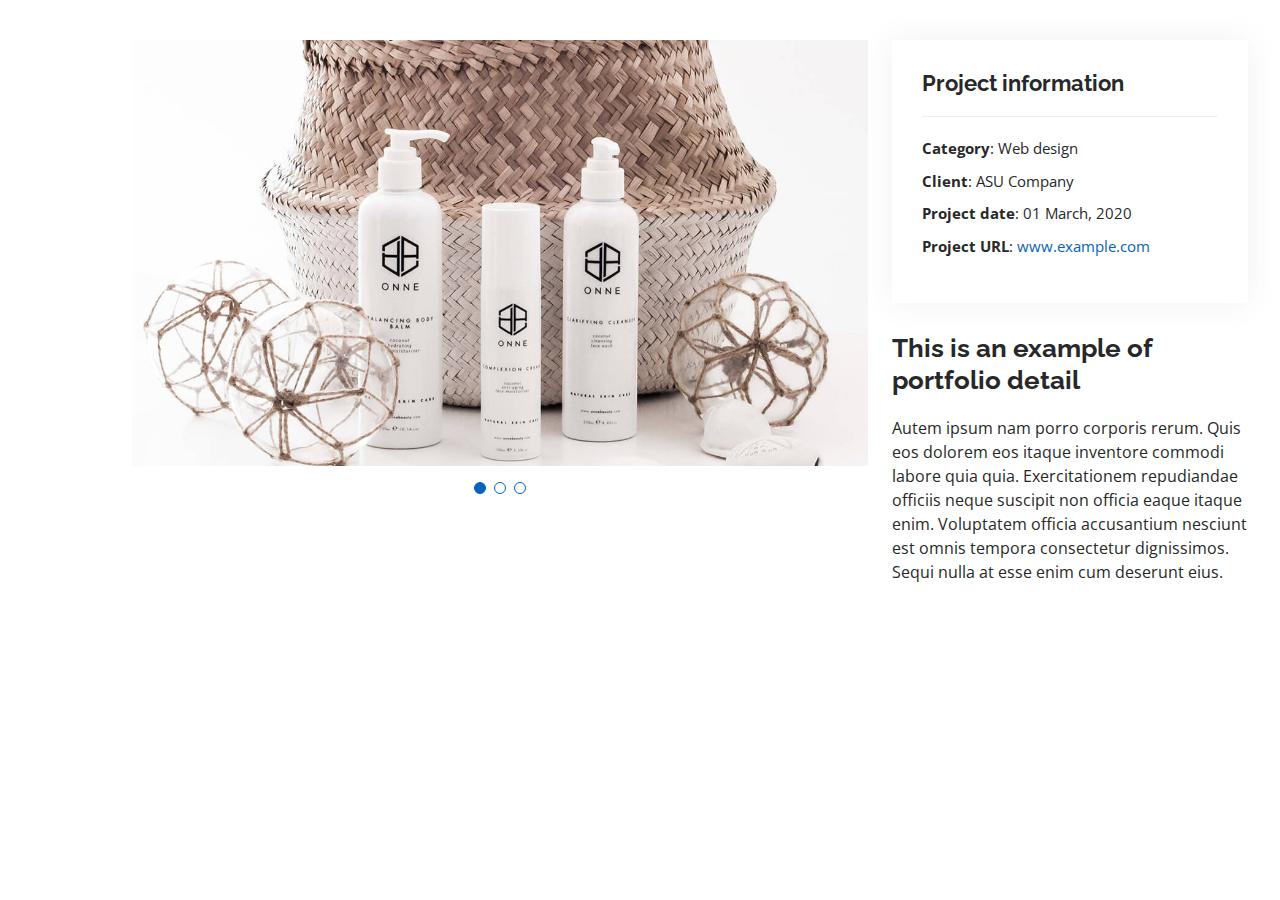
==== portfolio-details.html @ c6d1c4b1 "Add files via upload" ====
<!DOCTYPE html>
<html lang="en">

<head>
  <meta charset="utf-8">
  <meta content="width=device-width, initial-scale=1.0" name="viewport">

  <title>Portfolio Details - Personal Bootstrap Template</title>
  <meta content="" name="description">
  <meta content="" name="keywords">

  <!-- Favicons -->
  <link href="assets/img/favicon.png" rel="icon">
  <link href="assets/img/apple-touch-icon.png" rel="apple-touch-icon">

  <!-- Google Fonts -->
  <link href="https://fonts.googleapis.com/css?family=Open+Sans:300,300i,400,400i,600,600i,700,700i|Raleway:300,300i,400,400i,500,500i,600,600i,700,700i|Poppins:300,300i,400,400i,500,500i,600,600i,700,700i" rel="stylesheet">

  <!-- Vendor CSS Files -->
  <link href="assets/vendor/aos/aos.css" rel="stylesheet">
  <link href="assets/vendor/bootstrap/css/bootstrap.min.css" rel="stylesheet">
  <link href="assets/vendor/bootstrap-icons/bootstrap-icons.css" rel="stylesheet">
  <link href="assets/vendor/boxicons/css/boxicons.min.css" rel="stylesheet">
  <link href="assets/vendor/glightbox/css/glightbox.min.css" rel="stylesheet">
  <link href="assets/vendor/swiper/swiper-bundle.min.css" rel="stylesheet">

  <!-- Template Main CSS File -->
  <link href="assets/css/style.css" rel="stylesheet">

  <!-- =======================================================
  * Template Name: MyResume - v4.3.0
  * Template URL: https://bootstrapmade.com/free-html-bootstrap-template-my-resume/
  * Author: BootstrapMade.com
  * License: https://bootstrapmade.com/license/
  ======================================================== -->
</head>

<body>

  <main id="main">

    <!-- ======= Portfolio Details Section ======= -->
    <section id="portfolio-details" class="portfolio-details">
      <div class="container">

        <div class="row gy-4">

          <div class="col-lg-8">
            <div class="portfolio-details-slider swiper-container">
              <div class="swiper-wrapper align-items-center">

                <div class="swiper-slide">
                  <img src="assets/img/portfolio/portfolio-details-1.jpg" alt="">
                </div>

                <div class="swiper-slide">
                  <img src="assets/img/portfolio/portfolio-details-2.jpg" alt="">
                </div>

                <div class="swiper-slide">
                  <img src="assets/img/portfolio/portfolio-details-3.jpg" alt="">
                </div>

              </div>
              <div class="swiper-pagination"></div>
            </div>
          </div>

          <div class="col-lg-4">
            <div class="portfolio-info">
              <h3>Project information</h3>
              <ul>
                <li><strong>Category</strong>: Web design</li>
                <li><strong>Client</strong>: ASU Company</li>
                <li><strong>Project date</strong>: 01 March, 2020</li>
                <li><strong>Project URL</strong>: <a href="#">www.example.com</a></li>
              </ul>
            </div>
            <div class="portfolio-description">
              <h2>This is an example of portfolio detail</h2>
              <p>
                Autem ipsum nam porro corporis rerum. Quis eos dolorem eos itaque inventore commodi labore quia quia. Exercitationem repudiandae officiis neque suscipit non officia eaque itaque enim. Voluptatem officia accusantium nesciunt est omnis tempora consectetur dignissimos. Sequi nulla at esse enim cum deserunt eius.
              </p>
            </div>
          </div>

        </div>

      </div>
    </section><!-- End Portfolio Details Section -->

  </main><!-- End #main -->

  <div id="preloader"></div>
  <a href="#" class="back-to-top d-flex align-items-center justify-content-center"><i class="bi bi-arrow-up-short"></i></a>

  <!-- Vendor JS Files -->
  <script src="assets/vendor/aos/aos.js"></script>
  <script src="assets/vendor/bootstrap/js/bootstrap.bundle.min.js"></script>
  <script src="assets/vendor/glightbox/js/glightbox.min.js"></script>
  <script src="assets/vendor/isotope-layout/isotope.pkgd.min.js"></script>
  <script src="assets/vendor/php-email-form/validate.js"></script>
  <script src="assets/vendor/purecounter/purecounter.js"></script>
  <script src="assets/vendor/swiper/swiper-bundle.min.js"></script>
  <script src="assets/vendor/typed.js/typed.min.js"></script>
  <script src="assets/vendor/waypoints/noframework.waypoints.js"></script>

  <!-- Template Main JS File -->
  <script src="assets/js/main.js"></script>

</body>

</html>
---- assets/css/style.css ----
/**
* Template Name: MyResume - v4.3.0
* Template URL: https://bootstrapmade.com/free-html-bootstrap-template-my-resume/
* Author: BootstrapMade.com
* License: https://bootstrapmade.com/license/
*/

/*--------------------------------------------------------------
# General
--------------------------------------------------------------*/
body {
  font-family: "Open Sans", sans-serif;
  color: #272829;
}

a {
  color: #0563bb;
  text-decoration: none;
}

a:hover {
  color: #067ded;
  text-decoration: none;
}

h1, h2, h3, h4, h5, h6 {
  font-family: "Raleway", sans-serif;
}

/*--------------------------------------------------------------
# Back to top button
--------------------------------------------------------------*/
.back-to-top {
  position: fixed;
  visibility: hidden;
  opacity: 0;
  right: 15px;
  bottom: 15px;
  z-index: 996;
  background: #0563bb;
  width: 40px;
  height: 40px;
  border-radius: 50px;
  transition: all 0.4s;
}

.back-to-top i {
  font-size: 28px;
  color: #fff;
  line-height: 0;
}

.back-to-top:hover {
  background: #0678e3;
  color: #fff;
}

.back-to-top.active {
  visibility: visible;
  opacity: 1;
}

/*--------------------------------------------------------------
# Preloader
--------------------------------------------------------------*/
#preloader {
  position: fixed;
  top: 0;
  left: 0;
  right: 0;
  bottom: 0;
  z-index: 9999;
  overflow: hidden;
  background: #fff;
}

#preloader:before {
  content: "";
  position: fixed;
  top: calc(50% - 30px);
  left: calc(50% - 30px);
  border: 6px solid #0563bb;
  border-top-color: #fff;
  border-bottom-color: #fff;
  border-radius: 50%;
  width: 60px;
  height: 60px;
  -webkit-animation: animate-preloader 1s linear infinite;
  animation: animate-preloader 1s linear infinite;
}

@-webkit-keyframes animate-preloader {
  0% {
    transform: rotate(0deg);
  }
  100% {
    transform: rotate(360deg);
  }
}

@keyframes animate-preloader {
  0% {
    transform: rotate(0deg);
  }
  100% {
    transform: rotate(360deg);
  }
}

/*--------------------------------------------------------------
# Disable aos animation delay on mobile devices
--------------------------------------------------------------*/
@media screen and (max-width: 768px) {
  [data-aos-delay] {
    transition-delay: 0 !important;
  }
}

/*--------------------------------------------------------------
# Header
--------------------------------------------------------------*/
#header {
  position: fixed;
  top: 0;
  left: 0;
  bottom: 0;
  z-index: 9997;
  transition: all 0.5s;
  padding: 15px;
  overflow-y: auto;
}

@media (max-width: 992px) {
  #header {
    width: 300px;
    background: #fff;
    border-right: 1px solid #e6e9ec;
    left: -300px;
  }
}

@media (min-width: 992px) {
  #main {
    margin-left: 100px;
  }
}

/*--------------------------------------------------------------
# Navigation Menu
--------------------------------------------------------------*/
/**
* Desktop Navigation 
*/
.nav-menu {
  padding: 0;
  display: block;
}

.nav-menu * {
  margin: 0;
  padding: 0;
  list-style: none;
}

.nav-menu > ul > li {
  position: relative;
  white-space: nowrap;
}

.nav-menu a, .nav-menu a:focus {
  display: flex;
  align-items: center;
  color: #45505b;
  padding: 10px 18px;
  margin-bottom: 8px;
  transition: 0.3s;
  font-size: 15px;
  border-radius: 50px;
  background: #f2f3f5;
  height: 56px;
  width: 100%;
  overflow: hidden;
  transition: 0.3s;
}

.nav-menu a i, .nav-menu a:focus i {
  font-size: 20px;
}

.nav-menu a span, .nav-menu a:focus span {
  padding: 0 5px 0 7px;
  color: #45505b;
}

@media (min-width: 992px) {
  .nav-menu a, .nav-menu a:focus {
    width: 56px;
  }
  .nav-menu a span, .nav-menu a:focus span {
    display: none;
    color: #fff;
  }
}

.nav-menu a:hover, .nav-menu .active, .nav-menu .active:focus, .nav-menu li:hover > a {
  color: #fff;
  background: #0563bb;
}

.nav-menu a:hover span, .nav-menu .active span, .nav-menu .active:focus span, .nav-menu li:hover > a span {
  color: #fff;
}

.nav-menu a:hover, .nav-menu li:hover > a {
  width: 100%;
  color: #fff;
}

.nav-menu a:hover span, .nav-menu li:hover > a span {
  display: block;
}

/**
* Mobile Navigation 
*/
.mobile-nav-toggle {
  position: fixed;
  right: 10px;
  top: 10px;
  z-index: 9998;
  border: 0;
  background: none;
  font-size: 28px;
  transition: all 0.4s;
  outline: none !important;
  line-height: 0;
  cursor: pointer;
  border-radius: 50px;
  padding: 5px;
}

.mobile-nav-toggle i {
  color: #45505b;
}

.mobile-nav-active {
  overflow: hidden;
}

.mobile-nav-active #header {
  left: 0;
}

.mobile-nav-active .mobile-nav-toggle {
  color: #fff;
  background-color: #0563bb;
}

/*--------------------------------------------------------------
# Hero Section
--------------------------------------------------------------*/
#hero {
  width: 100%;
  height: 100vh;
  background: url("../img/bg-img.jpg") top right no-repeat;
  background-size: cover;
  position: relative;
}

@media (min-width: 992px) {
  #hero {
    padding-left: 160px;
  }
}

#hero:before {
  content: "";
  background: rgba(255, 255, 255, 0.8);
  position: absolute;
  bottom: 0;
  top: 0;
  left: 0;
  right: 0;
}

#hero h1 {
  margin: 0;
  font-size: 64px;
  font-weight: 700;
  line-height: 56px;
  color: #45505b;
}

#hero p {
  color: #45505b;
  margin: 15px 0 0 0;
  font-size: 26px;
  font-family: "Poppins", sans-serif;
}

#hero p span {
  color: #0563bb;
  letter-spacing: 1px;
}

#hero .social-links {
  margin-top: 30px;
}

#hero .social-links a {
  font-size: 24px;
  display: inline-block;
  color: #45505b;
  line-height: 1;
  margin-right: 20px;
  transition: 0.3s;
}

#hero .social-links a:hover {
  color: #0563bb;
}

@media (max-width: 992px) {
  #hero {
    text-align: center;
  }
  #hero h1 {
    font-size: 32px;
    line-height: 36px;
  }
  #hero p {
    margin-top: 10px;
    font-size: 20px;
    line-height: 24px;
  }
}

/*--------------------------------------------------------------
# Sections General
--------------------------------------------------------------*/
section {
  padding: 60px 0;
  overflow: hidden;
}

.section-title {
  text-align: center;
  padding-bottom: 30px;
}

.section-title h2 {
  font-size: 32px;
  font-weight: bold;
  text-transform: uppercase;
  margin-bottom: 20px;
  padding-bottom: 20px;
  position: relative;
  color: #45505b;
}

.section-title h2::before {
  content: '';
  position: absolute;
  display: block;
  width: 120px;
  height: 1px;
  background: #ddd;
  bottom: 1px;
  left: calc(50% - 60px);
}

.section-title h2::after {
  content: '';
  position: absolute;
  display: block;
  width: 40px;
  height: 3px;
  background: #0563bb;
  bottom: 0;
  left: calc(50% - 20px);
}

.section-title p {
  margin-bottom: 0;
}

/*--------------------------------------------------------------
# About
--------------------------------------------------------------*/
.about .content h3 {
  font-weight: 700;
  font-size: 26px;
  color: #728394;
}

.about .content ul {
  list-style: none;
  padding: 0;
}

.about .content ul li {
  margin-bottom: 20px;
  display: flex;
  align-items: center;
}

.about .content ul strong {
  margin-right: 10px;
}

.about .content ul i {
  font-size: 16px;
  margin-right: 5px;
  color: #0563bb;
  line-height: 0;
}

.about .content p:last-child {
  margin-bottom: 0;
}

/*--------------------------------------------------------------
# Facts
--------------------------------------------------------------*/
.facts .count-box {
  padding: 30px 30px 25px 30px;
  margin-top: 30px;
  width: 100%;
  position: relative;
  text-align: center;
  background: #fff;
}

.facts .count-box i {
  position: absolute;
  top: -25px;
  left: 50%;
  transform: translateX(-50%);
  font-size: 24px;
  background: #0563bb;
  color: #fff;
  border-radius: 50px;
  display: inline-flex;
  align-items: center;
  justify-content: center;
  width: 48px;
  height: 48px;
}

.facts .count-box span {
  font-size: 36px;
  display: block;
  font-weight: 600;
  color: #011426;
}

.facts .count-box p {
  padding: 0;
  margin: 0;
  font-family: "Raleway", sans-serif;
  font-size: 14px;
}

/*--------------------------------------------------------------
# Akills
--------------------------------------------------------------*/
.skills .progress {
  height: 60px;
  display: block;
  background: none;
  border-radius: 0;
}

.skills .progress .skill {
  padding: 10px 0;
  margin: 0;
  text-transform: uppercase;
  display: block;
  font-weight: 600;
  font-family: "Poppins", sans-serif;
  color: #45505b;
}

.skills .progress .skill .val {
  float: right;
  font-style: normal;
}

.skills .progress-bar-wrap {
  background: #f2f3f5;
}

.skills .progress-bar {
  width: 1px;
  height: 10px;
  transition: .9s;
  background-color: #0563bb;
}

/*--------------------------------------------------------------
# Resume
--------------------------------------------------------------*/
.resume .resume-title {
  font-size: 26px;
  font-weight: 700;
  margin-top: 20px;
  margin-bottom: 20px;
  color: #45505b;
}

.resume .resume-item {
  padding: 0 0 20px 20px;
  margin-top: -2px;
  border-left: 2px solid #0563bb;
  position: relative;
}

.resume .resume-item h4 {
  line-height: 18px;
  font-size: 18px;
  font-weight: 600;
  text-transform: uppercase;
  font-family: "Poppins", sans-serif;
  color: #0563bb;
  margin-bottom: 10px;
}

.resume .resume-item h5 {
  font-size: 16px;
  background: #f7f8f9;
  padding: 5px 15px;
  display: inline-block;
  font-weight: 600;
  margin-bottom: 10px;
}

.resume .resume-item ul {
  padding-left: 20px;
}

.resume .resume-item ul li {
  padding-bottom: 10px;
}

.resume .resume-item:last-child {
  padding-bottom: 0;
}

.resume .resume-item::before {
  content: "";
  position: absolute;
  width: 16px;
  height: 16px;
  border-radius: 50px;
  left: -9px;
  top: 0;
  background: #fff;
  border: 2px solid #0563bb;
}

/*--------------------------------------------------------------
# Portfolio
--------------------------------------------------------------*/
.portfolio .portfolio-item {
  margin-bottom: 30px;
}

.portfolio #portfolio-flters {
  padding: 0;
  margin: 0 auto 25px auto;
  list-style: none;
  text-align: center;
  background: #fff;
  border-radius: 50px;
  padding: 2px 15px;
}

.portfolio #portfolio-flters li {
  cursor: pointer;
  display: inline-block;
  padding: 10px 15px;
  font-size: 14px;
  font-weight: 600;
  line-height: 1;
  text-transform: uppercase;
  color: #272829;
  margin-bottom: 5px;
  transition: all 0.3s ease-in-out;
}

.portfolio #portfolio-flters li:hover, .portfolio #portfolio-flters li.filter-active {
  color: #0563bb;
}

.portfolio #portfolio-flters li:last-child {
  margin-right: 0;
}

.portfolio .portfolio-wrap {
  transition: 0.3s;
  position: relative;
  overflow: hidden;
  z-index: 1;
  background: rgba(69, 80, 91, 0.8);
}

.portfolio .portfolio-wrap::before {
  content: "";
  background: rgba(255, 255, 255, 0.7);
  position: absolute;
  left: 30px;
  right: 30px;
  top: 30px;
  bottom: 30px;
  transition: all ease-in-out 0.3s;
  z-index: 2;
  opacity: 0;
}

.portfolio .portfolio-wrap .portfolio-info {
  opacity: 0;
  position: absolute;
  top: 0;
  left: 0;
  right: 0;
  bottom: 0;
  text-align: center;
  z-index: 3;
  transition: all ease-in-out 0.3s;
  display: flex;
  flex-direction: column;
  justify-content: center;
  align-items: center;
}

.portfolio .portfolio-wrap .portfolio-info::before {
  display: block;
  content: "";
  width: 48px;
  height: 48px;
  position: absolute;
  top: 35px;
  left: 35px;
  border-top: 3px solid #d7dce1;
  border-left: 3px solid #d7dce1;
  transition: all 0.5s ease 0s;
  z-index: 9994;
}

.portfolio .portfolio-wrap .portfolio-info::after {
  display: block;
  content: "";
  width: 48px;
  height: 48px;
  position: absolute;
  bottom: 35px;
  right: 35px;
  border-bottom: 3px solid #d7dce1;
  border-right: 3px solid #d7dce1;
  transition: all 0.5s ease 0s;
  z-index: 9994;
}

.portfolio .portfolio-wrap .portfolio-info h4 {
  font-size: 20px;
  color: #45505b;
  font-weight: 600;
}

.portfolio .portfolio-wrap .portfolio-info p {
  color: #45505b;
  font-size: 14px;
  text-transform: uppercase;
  padding: 0;
  margin: 0;
}

.portfolio .portfolio-wrap .portfolio-links {
  text-align: center;
  z-index: 4;
}

.portfolio .portfolio-wrap .portfolio-links a {
  color: #45505b;
  margin: 0 2px;
  font-size: 28px;
  display: inline-block;
  transition: 0.3s;
}

.portfolio .portfolio-wrap .portfolio-links a:hover {
  color: #148af9;
}

.portfolio .portfolio-wrap:hover::before {
  top: 0;
  left: 0;
  right: 0;
  bottom: 0;
  opacity: 1;
}

.portfolio .portfolio-wrap:hover .portfolio-info {
  opacity: 1;
}

.portfolio .portfolio-wrap:hover .portfolio-info::before {
  top: 15px;
  left: 15px;
}

.portfolio .portfolio-wrap:hover .portfolio-info::after {
  bottom: 15px;
  right: 15px;
}

/*--------------------------------------------------------------
# Portfolio Details
--------------------------------------------------------------*/
.portfolio-details {
  padding-top: 40px;
}

.portfolio-details .portfolio-details-slider img {
  width: 100%;
}

.portfolio-details .portfolio-details-slider .swiper-pagination {
  margin-top: 20px;
  position: relative;
}

.portfolio-details .portfolio-details-slider .swiper-pagination .swiper-pagination-bullet {
  width: 12px;
  height: 12px;
  background-color: #fff;
  opacity: 1;
  border: 1px solid #0563bb;
}

.portfolio-details .portfolio-details-slider .swiper-pagination .swiper-pagination-bullet-active {
  background-color: #0563bb;
}

.portfolio-details .portfolio-info {
  padding: 30px;
  box-shadow: 0px 0 30px rgba(69, 80, 91, 0.08);
}

.portfolio-details .portfolio-info h3 {
  font-size: 22px;
  font-weight: 700;
  margin-bottom: 20px;
  padding-bottom: 20px;
  border-bottom: 1px solid #eee;
}

.portfolio-details .portfolio-info ul {
  list-style: none;
  padding: 0;
  font-size: 15px;
}

.portfolio-details .portfolio-info ul li + li {
  margin-top: 10px;
}

.portfolio-details .portfolio-description {
  padding-top: 30px;
}

.portfolio-details .portfolio-description h2 {
  font-size: 26px;
  font-weight: 700;
  margin-bottom: 20px;
}

.portfolio-details .portfolio-description p {
  padding: 0;
}

/*--------------------------------------------------------------
# Services
--------------------------------------------------------------*/
.services .icon-box {
  text-align: center;
  padding: 70px 20px 80px 20px;
  transition: all ease-in-out 0.3s;
  background: #fff;
  box-shadow: 0px 5px 90px 0px rgba(110, 123, 131, 0.05);
}

.services .icon-box .icon {
  margin: 0 auto;
  width: 100px;
  height: 100px;
  display: flex;
  align-items: center;
  justify-content: center;
  transition: ease-in-out 0.3s;
  position: relative;
}

.services .icon-box .icon i {
  font-size: 36px;
  transition: 0.5s;
  position: relative;
}

.services .icon-box .icon svg {
  position: absolute;
  top: 0;
  left: 0;
}

.services .icon-box .icon svg path {
  transition: 0.5s;
  fill: #f5f5f5;
}

.services .icon-box h4 {
  font-weight: 600;
  margin: 10px 0 15px 0;
  font-size: 22px;
}

.services .icon-box h4 a {
  color: #45505b;
  transition: ease-in-out 0.3s;
}

.services .icon-box p {
  line-height: 24px;
  font-size: 14px;
  margin-bottom: 0;
}

.services .icon-box:hover {
  border-color: #fff;
  box-shadow: 0px 0 35px 0 rgba(0, 0, 0, 0.08);
}

.services .iconbox-blue i {
  color: #47aeff;
}

.services .iconbox-blue:hover .icon i {
  color: #fff;
}

.services .iconbox-blue:hover .icon path {
  fill: #47aeff;
}

.services .iconbox-orange i {
  color: #ffa76e;
}

.services .iconbox-orange:hover .icon i {
  color: #fff;
}

.services .iconbox-orange:hover .icon path {
  fill: #ffa76e;
}

.services .iconbox-pink i {
  color: #e80368;
}

.services .iconbox-pink:hover .icon i {
  color: #fff;
}

.services .iconbox-pink:hover .icon path {
  fill: #e80368;
}

.services .iconbox-yellow i {
  color: #ffbb2c;
}

.services .iconbox-yellow:hover .icon i {
  color: #fff;
}

.services .iconbox-yellow:hover .icon path {
  fill: #ffbb2c;
}

.services .iconbox-red i {
  color: #ff5828;
}

.services .iconbox-red:hover .icon i {
  color: #fff;
}

.services .iconbox-red:hover .icon path {
  fill: #ff5828;
}

.services .iconbox-teal i {
  color: #11dbcf;
}

.services .iconbox-teal:hover .icon i {
  color: #fff;
}

.services .iconbox-teal:hover .icon path {
  fill: #11dbcf;
}

/*--------------------------------------------------------------
# Testimonials
--------------------------------------------------------------*/
.testimonials .section-header {
  margin-bottom: 40px;
}

.testimonials .testimonial-item {
  text-align: center;
}

.testimonials .testimonial-item .testimonial-img {
  width: 120px;
  border-radius: 50%;
  border: 4px solid #fff;
  margin: 0 auto;
}

.testimonials .testimonial-item h3 {
  font-size: 20px;
  font-weight: bold;
  margin: 10px 0 5px 0;
  color: #111;
}

.testimonials .testimonial-item h4 {
  font-size: 14px;
  color: #999;
  margin: 0 0 15px 0;
}

.testimonials .testimonial-item .quote-icon-left, .testimonials .testimonial-item .quote-icon-right {
  color: #90c8fc;
  font-size: 26px;
}

.testimonials .testimonial-item .quote-icon-left {
  display: inline-block;
  left: -5px;
  position: relative;
}

.testimonials .testimonial-item .quote-icon-right {
  display: inline-block;
  right: -5px;
  position: relative;
  top: 10px;
}

.testimonials .testimonial-item p {
  font-style: italic;
  margin: 0 auto 15px auto;
}

.testimonials .swiper-pagination {
  margin-top: 20px;
  position: relative;
}

.testimonials .swiper-pagination .swiper-pagination-bullet {
  width: 12px;
  height: 12px;
  background-color: #fff;
  opacity: 1;
  border: 1px solid #0563bb;
}

.testimonials .swiper-pagination .swiper-pagination-bullet-active {
  background-color: #0563bb;
}

@media (min-width: 992px) {
  .testimonials .testimonial-item p {
    width: 80%;
  }
}

/*--------------------------------------------------------------
# Contact
--------------------------------------------------------------*/
.contact .info {
  width: 100%;
  background: #fff;
}

.contact .info i {
  font-size: 20px;
  color: #0563bb;
  float: left;
  width: 44px;
  height: 44px;
  background: #eef7ff;
  display: flex;
  justify-content: center;
  align-items: center;
  border-radius: 50px;
  transition: all 0.3s ease-in-out;
}

.contact .info h4 {
  padding: 0 0 0 60px;
  font-size: 22px;
  font-weight: 600;
  margin-bottom: 5px;
  color: #45505b;
}

.contact .info p {
  padding: 0 0 0 60px;
  margin-bottom: 0;
  font-size: 14px;
  color: #728394;
}

.contact .info .email, .contact .info .phone {
  margin-top: 40px;
}

.contact .info .email:hover i, .contact .info .address:hover i, .contact .info .phone:hover i {
  background: #0563bb;
  color: #fff;
}

.contact .php-email-form {
  width: 100%;
  background: #fff;
}

.contact .php-email-form .form-group {
  padding-bottom: 8px;
}

.contact .php-email-form .error-message {
  display: none;
  color: #fff;
  background: #ed3c0d;
  text-align: left;
  padding: 15px;
  font-weight: 600;
}

.contact .php-email-form .error-message br + br {
  margin-top: 25px;
}

.contact .php-email-form .sent-message {
  display: none;
  color: #fff;
  background: #18d26e;
  text-align: center;
  padding: 15px;
  font-weight: 600;
}

.contact .php-email-form .loading {
  display: none;
  background: #fff;
  text-align: center;
  padding: 15px;
}

.contact .php-email-form .loading:before {
  content: "";
  display: inline-block;
  border-radius: 50%;
  width: 24px;
  height: 24px;
  margin: 0 10px -6px 0;
  border: 3px solid #18d26e;
  border-top-color: #eee;
  -webkit-animation: animate-loading 1s linear infinite;
  animation: animate-loading 1s linear infinite;
}

.contact .php-email-form input, .contact .php-email-form textarea {
  border-radius: 4px;
  box-shadow: none;
  font-size: 14px;
}

.contact .php-email-form input {
  height: 44px;
}

.contact .php-email-form textarea {
  padding: 10px 12px;
}

.contact .php-email-form button[type="submit"] {
  background: #0563bb;
  border: 0;
  padding: 10px 35px;
  color: #fff;
  transition: 0.4s;
  border-radius: 50px;
}

.contact .php-email-form button[type="submit"]:hover {
  background: #0678e3;
}

@-webkit-keyframes animate-loading {
  0% {
    transform: rotate(0deg);
  }
  100% {
    transform: rotate(360deg);
  }
}

@keyframes animate-loading {
  0% {
    transform: rotate(0deg);
  }
  100% {
    transform: rotate(360deg);
  }
}

/*--------------------------------------------------------------
# Footer
--------------------------------------------------------------*/
#footer {
  background: #f7f8f9;
  color: #45505b;
  font-size: 14px;
  text-align: center;
  padding: 30px 0;
}

#footer h3 {
  font-size: 36px;
  font-weight: 700;
  position: relative;
  font-family: "Poppins", sans-serif;
  padding: 0;
  margin: 0 0 15px 0;
}

#footer p {
  font-size: 15;
  font-style: italic;
  padding: 0;
  margin: 0 0 40px 0;
}

#footer .social-links {
  margin: 0 0 40px 0;
}

#footer .social-links a {
  font-size: 18px;
  display: inline-block;
  background: #0563bb;
  color: #fff;
  line-height: 1;
  padding: 8px 0;
  margin-right: 4px;
  border-radius: 50%;
  text-align: center;
  width: 36px;
  height: 36px;
  transition: 0.3s;
}

#footer .social-links a:hover {
  background: #0678e3;
  color: #fff;
  text-decoration: none;
}

#footer .copyright {
  margin: 0 0 5px 0;
}

#footer .credits {
  font-size: 13px;
}
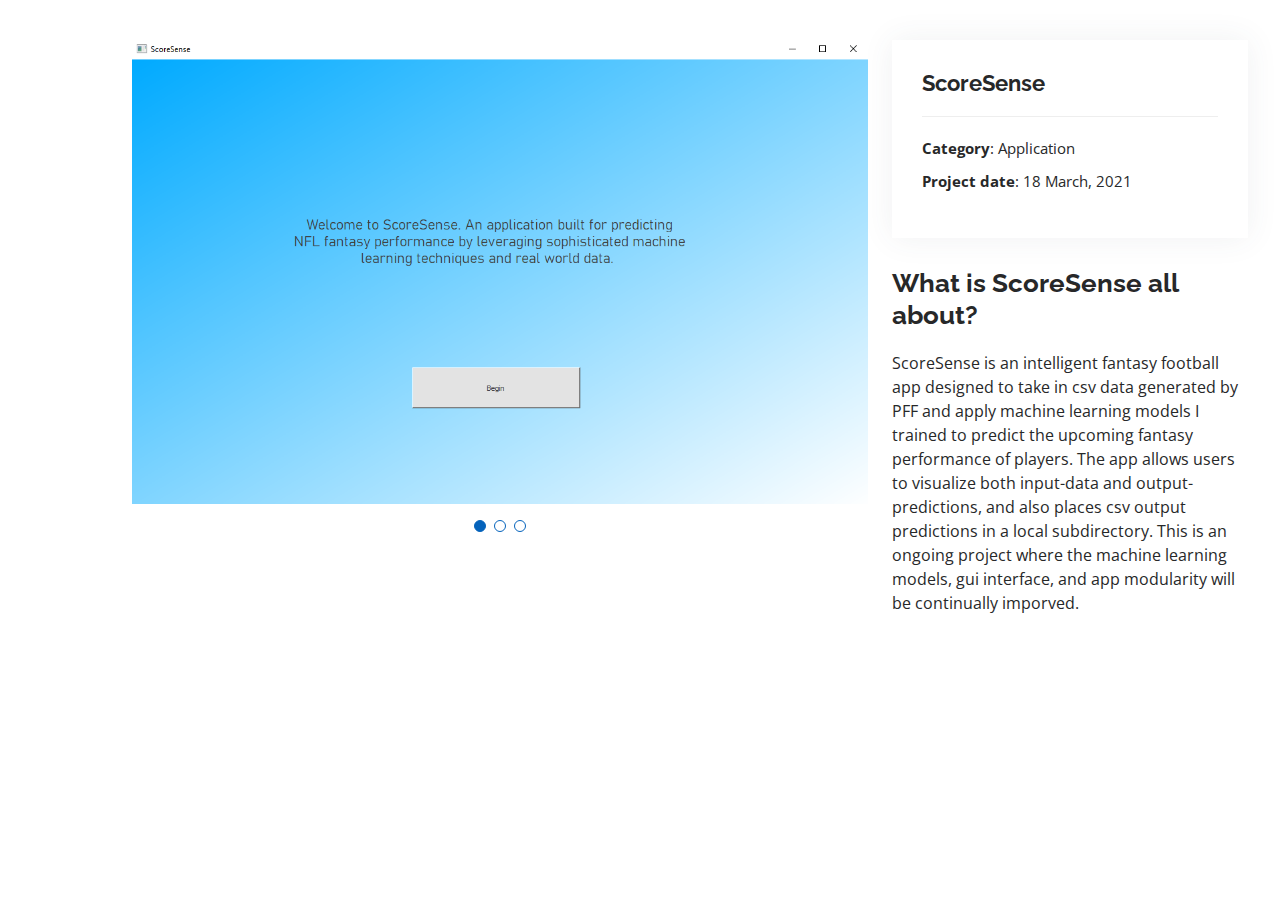
==== commit cdd0c43a: "Update portfolio-details.html" ====
--- a/portfolio-details.html
+++ b/portfolio-details.html
@@ -50,15 +50,15 @@
               <div class="swiper-wrapper align-items-center">
 
                 <div class="swiper-slide">
-                  <img src="assets/img/portfolio/portfolio-details-1.jpg" alt="">
+                  <img src="assets/img/ScoreSense_main.PNG" alt="">
                 </div>
 
                 <div class="swiper-slide">
-                  <img src="assets/img/portfolio/portfolio-details-2.jpg" alt="">
+                  <img src="assets/img/ScoreSense_file.PNG" alt="">
                 </div>
 
                 <div class="swiper-slide">
-                  <img src="assets/img/portfolio/portfolio-details-3.jpg" alt="">
+                  <img src="assets/img/ScoreSense_inputs.PNG" alt="">
                 </div>
 
               </div>
@@ -68,18 +68,20 @@
 
           <div class="col-lg-4">
             <div class="portfolio-info">
-              <h3>Project information</h3>
+              <h3>ScoreSense</h3>
               <ul>
-                <li><strong>Category</strong>: Web design</li>
-                <li><strong>Client</strong>: ASU Company</li>
-                <li><strong>Project date</strong>: 01 March, 2020</li>
-                <li><strong>Project URL</strong>: <a href="#">www.example.com</a></li>
+                <li><strong>Category</strong>: Application</li>
+                <li><strong>Project date</strong>: 18 March, 2021</li>
+                
               </ul>
             </div>
             <div class="portfolio-description">
-              <h2>This is an example of portfolio detail</h2>
+              <h2>What is ScoreSense all about?</h2>
               <p>
-                Autem ipsum nam porro corporis rerum. Quis eos dolorem eos itaque inventore commodi labore quia quia. Exercitationem repudiandae officiis neque suscipit non officia eaque itaque enim. Voluptatem officia accusantium nesciunt est omnis tempora consectetur dignissimos. Sequi nulla at esse enim cum deserunt eius.
+                ScoreSense is an intelligent fantasy football app designed to take in csv data generated by PFF and apply machine learning models 
+                I trained to predict the upcoming fantasy performance of players. The app allows users to visualize both 
+                input-data and output-predictions, and also places csv output predictions in a local subdirectory. This is an ongoing project where the 
+                machine learning models, gui interface, and app modularity will be continually imporved.
               </p>
             </div>
           </div>
@@ -110,4 +112,4 @@
 
 </body>
 
-</html>+</html>
